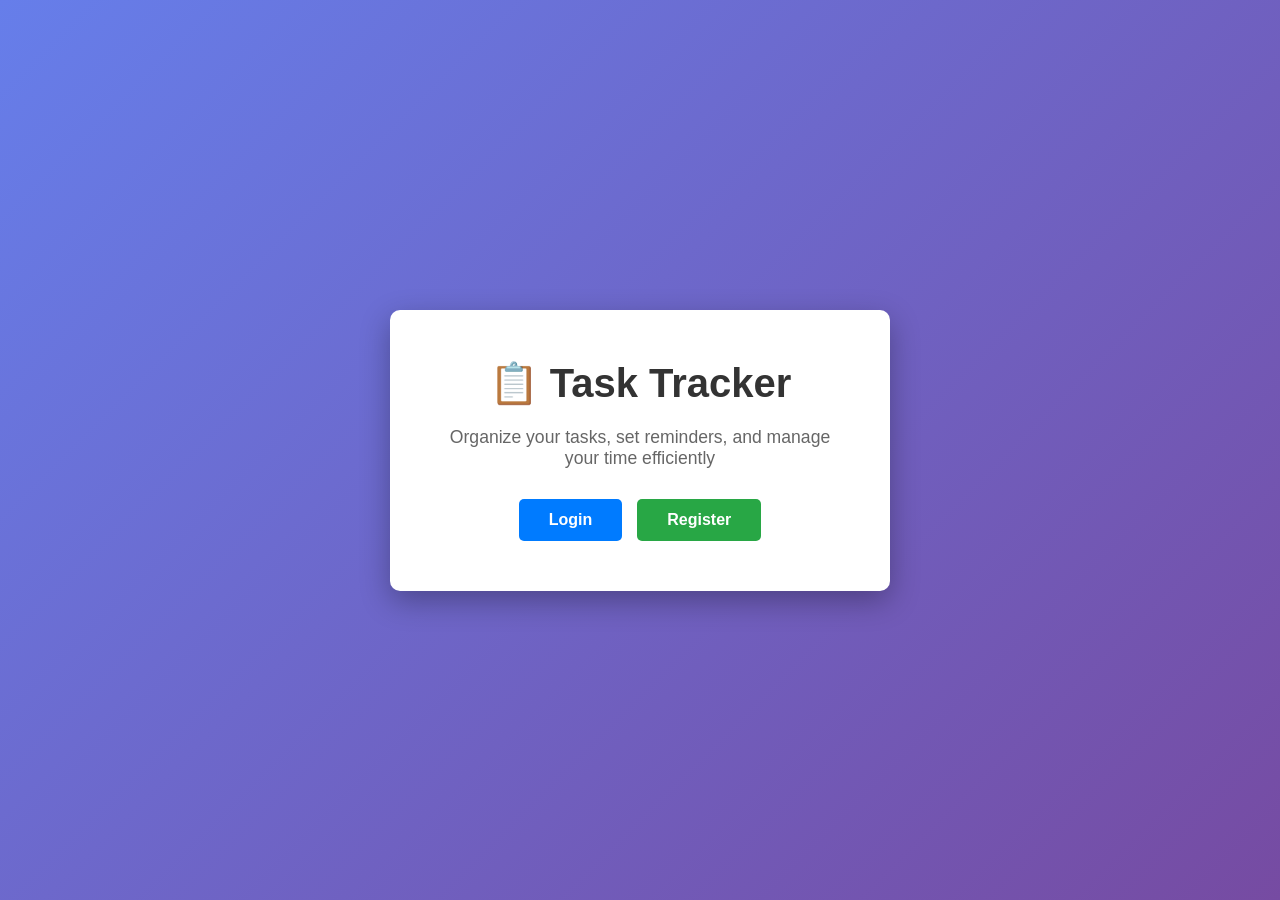
==== index.html @ 168e79b6 "Backend Code" ====
<!DOCTYPE html>
<html lang="en">
<head>
    <meta charset="UTF-8">
    <meta name="viewport" content="width=device-width, initial-scale=1.0">
    <title>Task Tracker - Welcome</title>
    <style>
        * { margin: 0; padding: 0; box-sizing: border-box; }
        body {
            font-family: 'Segoe UI', Tahoma, Geneva, Verdana, sans-serif;
            background: linear-gradient(135deg, #667eea 0%, #764ba2 100%);
            min-height: 100vh;
            display: flex;
            justify-content: center;
            align-items: center;
        }
        .container {
            text-align: center;
            background: white;
            padding: 50px;
            border-radius: 10px;
            box-shadow: 0 10px 30px rgba(0,0,0,0.3);
            max-width: 500px;
        }
        h1 {
            color: #333;
            margin-bottom: 20px;
            font-size: 2.5em;
        }
        p {
            color: #666;
            margin-bottom: 30px;
            font-size: 1.1em;
        }
        .buttons {
            display: flex;
            gap: 15px;
            justify-content: center;
        }
        a {
            padding: 12px 30px;
            border-radius: 5px;
            text-decoration: none;
            font-weight: bold;
            font-size: 1em;
            transition: all 0.3s ease;
        }
        .btn-login {
            background: #007bff;
            color: white;
        }
        .btn-login:hover {
            background: #0056b3;
            transform: translateY(-2px);
            box-shadow: 0 5px 15px rgba(0,123,255,0.4);
        }
        .btn-register {
            background: #28a745;
            color: white;
        }
        .btn-register:hover {
            background: #218838;
            transform: translateY(-2px);
            box-shadow: 0 5px 15px rgba(40,167,69,0.4);
        }
    </style>
</head>
<body>
<div class="container">
    <h1>📋 Task Tracker</h1>
    <p>Organize your tasks, set reminders, and manage your time efficiently</p>
    <div class="buttons">
        <a href="src/Authentication/login.php" class="btn-login">Login</a>
        <a href="src/Authentication/register.php" class="btn-register">Register</a>
    </div>
</div>
</body>
</html>
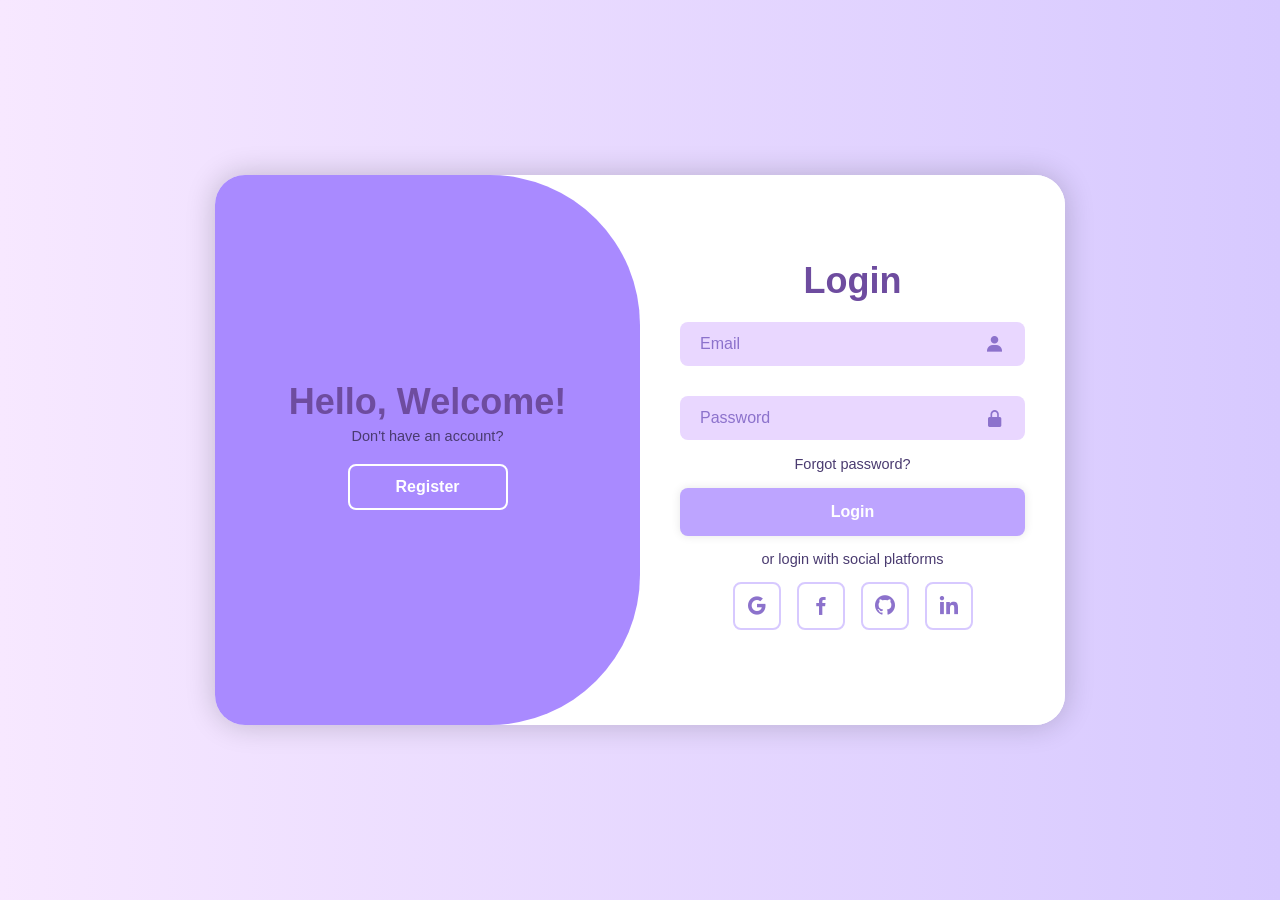
==== commit 03b0fc7c: "Ito na yung updated" ====
--- a/index.html
+++ b/index.html
@@ -1,78 +1,117 @@
 <!DOCTYPE html>
 <html lang="en">
+
 <head>
     <meta charset="UTF-8">
+    <meta http-equiv="X-UA-Compatible" content="IE=edge">
     <meta name="viewport" content="width=device-width, initial-scale=1.0">
-    <title>Task Tracker - Welcome</title>
-    <style>
-        * { margin: 0; padding: 0; box-sizing: border-box; }
-        body {
-            font-family: 'Segoe UI', Tahoma, Geneva, Verdana, sans-serif;
-            background: linear-gradient(135deg, #667eea 0%, #764ba2 100%);
-            min-height: 100vh;
-            display: flex;
-            justify-content: center;
-            align-items: center;
+    <title>DebugMyDay — Login / Registration</title>
+    <link href='https://unpkg.com/boxicons@2.1.4/css/boxicons.min.css' rel='stylesheet'>
+    <link rel="stylesheet" href="style.css">
+</head>
+
+<body>
+
+    <div class="container">
+        <div class="form-box login">
+            <form id="loginForm" action="src/Authentication/login.php" method="POST">
+                <h1>Login</h1>
+                <div class="input-box">
+                    <input id="login-email" name="email" type="email" placeholder="Email" required>
+                    <i class='bx bxs-user'></i>
+                </div>
+                <div class="input-box">
+                    <input id="login-password" name="password" type="password" placeholder="Password" required>
+                    <i class='bx bxs-lock-alt'></i>
+                </div>
+                <div class="forgot-link">
+                    <a href="#">Forgot password?</a>
+                </div>
+                <button id="loginBtn" type="submit" class="btn">Login</button>
+                <p class="form-note">or login with social platforms</p>
+                <div class="social-icons">
+                    <a href="https://accounts.google.com/" target="_blank">
+                        <i class='bx bxl-google'></i>
+                    </a>
+                    <a href="https://www.facebook.com/login.php" target="_blank">
+                        <i class='bx bxl-facebook'></i>
+                    </a>
+                    <a href="https://github.com/login" target="_blank">
+                        <i class='bx bxl-github'></i>
+                    </a>
+                    <a href="https://www.linkedin.com/login" target="_blank">
+                        <i class='bx bxl-linkedin'></i>
+                    </a>
+                </div>
+            </form>
+        </div>
+
+        <div class="form-box register">
+            <form id="registerForm" action="src/Authentication/register.php" method="POST">
+                <h1>Registration</h1>
+                <div class="input-box">
+                    <input id="reg-name" name="name" type="text" placeholder="Username" required>
+                    <i class='bx bxs-user'></i>
+                </div>
+                <div class="input-box">
+                    <input id="reg-email" name="email" type="email" placeholder="Email" required>
+                    <i class='bx bxs-envelope'></i>
+                </div>
+                <div class="input-box">
+                    <input id="reg-password" type="password" placeholder="Password" required>
+                    <i class='bx bxs-lock-alt'></i>
+                </div>
+                <button id="regBtn" type="submit" class="btn">Register</button>
+                <p class="form-note">or register with social platforms</p>
+                <div class="social-icons">
+                    <a href="https://accounts.google.com/" target="_blank">
+                        <i class='bx bxl-google'></i>
+                    </a>
+                    <a href="https://www.facebook.com/login.php" target="_blank">
+                        <i class='bx bxl-facebook'></i>
+                    </a>
+                    <a href="https://github.com/login" target="_blank">
+                        <i class='bx bxl-github'></i>
+                    </a>
+                    <a href="https://www.linkedin.com/login" target="_blank">
+                        <i class='bx bxl-linkedin'></i>
+                    </a>
+                </div>
+            </form>
+        </div>
+
+        <div class="toggle-box">
+            <div class="toggle-panel toggle-left">
+                <h1>Hello, Welcome!</h1>
+                <p>Don't have an account?</p>
+                <button class="btn register-btn">Register</button>
+            </div>
+            <div class="toggle-panel toggle-right">
+                <h1>Welcome Back!</h1>
+                <p>Already have an account?</p>
+                <button class="btn login-btn">Login</button>
+            </div>
+        </div>
+    </div>
+
+    <script src="script.js"></script>
+    <script>
+        // Display error message if present in URL
+        const urlParams = new URLSearchParams(window.location.search);
+        const error = urlParams.get('error');
+        if (error) {
+            const loginForm = document.getElementById('loginForm');
+            const errorDiv = document.createElement('p');
+            errorDiv.style.color = 'red';
+            errorDiv.style.marginBottom = '10px';
+            errorDiv.style.textAlign = 'center';
+            errorDiv.textContent = error;
+            loginForm.insertBefore(errorDiv, loginForm.firstChild.nextSibling);
+
+            // Remove error from URL without reloading
+            window.history.replaceState({}, document.title, window.location.pathname);
         }
-        .container {
-            text-align: center;
-            background: white;
-            padding: 50px;
-            border-radius: 10px;
-            box-shadow: 0 10px 30px rgba(0,0,0,0.3);
-            max-width: 500px;
-        }
-        h1 {
-            color: #333;
-            margin-bottom: 20px;
-            font-size: 2.5em;
-        }
-        p {
-            color: #666;
-            margin-bottom: 30px;
-            font-size: 1.1em;
-        }
-        .buttons {
-            display: flex;
-            gap: 15px;
-            justify-content: center;
-        }
-        a {
-            padding: 12px 30px;
-            border-radius: 5px;
-            text-decoration: none;
-            font-weight: bold;
-            font-size: 1em;
-            transition: all 0.3s ease;
-        }
-        .btn-login {
-            background: #007bff;
-            color: white;
-        }
-        .btn-login:hover {
-            background: #0056b3;
-            transform: translateY(-2px);
-            box-shadow: 0 5px 15px rgba(0,123,255,0.4);
-        }
-        .btn-register {
-            background: #28a745;
-            color: white;
-        }
-        .btn-register:hover {
-            background: #218838;
-            transform: translateY(-2px);
-            box-shadow: 0 5px 15px rgba(40,167,69,0.4);
-        }
-    </style>
-</head>
-<body>
-<div class="container">
-    <h1>📋 Task Tracker</h1>
-    <p>Organize your tasks, set reminders, and manage your time efficiently</p>
-    <div class="buttons">
-        <a href="src/Authentication/login.php" class="btn-login">Login</a>
-        <a href="src/Authentication/register.php" class="btn-register">Register</a>
-    </div>
-</div>
+    </script>
 </body>
-</html>
+
+</html>
--- a/style.css
+++ b/style.css
@@ -0,0 +1,323 @@
+/* 🌸 Pastel Purple Palette */
+:root {
+    --pp-lightest: #f7e8ff; 
+    --pp-lighter:  #e9d7ff;
+    --pp-light:    #d7c9ff;
+    --pp-main:     #bda4ff;
+    --pp-medium:   #a98aff;
+    --pp-dark:     #8c72cc;
+    --pp-darker:   #6e4c9f;
+    --pp-text:     #4a3b70;
+    --pp-white:    #ffffff;
+}
+
+/* ORIGINAL CODE BELOW — UNCHANGED */
+@import url('https://fonts.googleapis.com/css2?family=Poppins:wght@300;400;500;600;700;800;900&display=swap');
+
+* {
+    margin: 0;
+    padding: 0;
+    box-sizing: border-box;
+    font-family: 'Poppins', sans-serif;
+}
+
+body {
+    display: flex;
+    justify-content: center;
+    align-items: center;
+    min-height: 100vh;
+    background: linear-gradient(90deg, var(--pp-lightest), var(--pp-light));
+}
+
+.container {
+    position: relative;
+    width: 850px;
+    height: 550px;
+    background: var(--pp-white);
+    border-radius: 30px;
+    box-shadow: 0 0 30px rgba(0, 0, 0, .2);
+    margin: 20px;
+    overflow: hidden;
+}
+
+.form-box {
+    position: absolute;
+    right: 0;
+    width: 50%;
+    height: 100%;
+    background: var(--pp-white);
+    display: flex;
+    align-items: center;
+    color: var(--pp-text);
+    text-align: center;
+    padding: 40px;
+    z-index: 1;
+    transition: .6s ease-in-out 1.2s, visibility 0s 1s;
+}
+
+.container.active .form-box {
+    right: 50%;
+}
+
+.form-box.register {
+    visibility: hidden;
+}
+
+.container.active .form-box.register {
+    visibility: visible;
+}
+
+form {
+    width: 100%;
+}
+
+.container h1 {
+    font-size: 36px;
+    margin: -10px 0;
+    color: var(--pp-darker);
+}
+
+.input-box {
+    position: relative;
+    margin: 30px 0;
+}
+
+.input-box input {
+    width: 100%;
+    padding: 13px 50px 13px 20px;
+    background: var(--pp-lighter);
+    border-radius: 8px;
+    border: none;
+    outline: none;
+    font-size: 16px;
+    color: var(--pp-text);
+    font-weight: 500;
+}
+
+.input-box input::placeholder {
+    color: var(--pp-dark);
+    font-weight: 400;
+}
+
+.input-box i {
+    position: absolute;
+    right: 20px;
+    top: 50%;
+    transform: translateY(-50%);
+    font-size: 20px;
+    color: var(--pp-dark);
+}
+
+.input-box input:hover {
+    background: var(--pp-light);
+}
+
+.input-box input:focus {
+    background: var(--pp-light);
+    box-shadow: 0 0 8px var(--pp-main);
+}
+
+.forgot-link {
+    margin: -15px 0 15px;
+}
+
+.forgot-link a {
+    font-size: 14.5px;
+    color: var(--pp-text);
+    text-decoration: none;
+}
+
+.btn {
+    width: 100%;
+    height: 48px;
+    background: var(--pp-main);
+    border-radius: 8px;
+    box-shadow: 0 0 10px rgba(0, 0, 0, .1);
+    border: none;
+    cursor: pointer;
+    font-size: 16px;
+    color: var(--pp-white);
+    font-weight: 600;
+}
+
+.btn:hover {
+    background: var(--pp-medium);
+    transform: translateY(-2px);
+    box-shadow: 0 4px 12px rgba(0, 0, 0, .15);
+    transition: .3s ease;
+}
+
+.container p {
+    font-size: 14.5px;
+    margin: 15px 0;
+    color: var(--pp-text);
+}
+
+.social-icons {
+    display: flex;
+    justify-content: center;
+}
+
+.social-icons a {
+    display: inline-flex;
+    padding: 10px;
+    border: 2px solid var(--pp-light);
+    border-radius: 8px;
+    font-size: 24px;
+    color: var(--pp-dark);
+    text-decoration: none;
+    margin: 0 8px;
+}
+.social-icons a:hover {
+    border-color: var(--pp-medium);
+    color: var(--pp-darker);
+    transform: scale(1.1);
+    transition: .3s ease;
+}
+
+.toggle-box {
+    position: absolute;
+    width: 100%;
+    height: 100%;
+}
+
+.toggle-box::before {
+    content: '';
+    position: absolute;
+    left: -250%;
+    width: 300%;
+    height: 100%;
+    background: var(--pp-medium);
+    border-radius: 150px;
+    z-index: 2;
+    transition: 1.0s ease-in-out;
+}
+
+.container.active .toggle-box::before {
+    left: 50%;
+}
+
+.toggle-panel {
+    position: absolute;
+    width: 50%;
+    height: 100%;
+    color: var(--pp-white);
+    display: flex;
+    flex-direction: column;
+    justify-content: center;
+    align-items: center;
+    z-index: 2;
+    transition: .6s ease-in-out;
+}
+
+.toggle-panel.toggle-left {
+    left: 0;
+    transition-delay: 0.5s;
+}
+
+.toggle-panel .btn:hover {
+    background: var(--pp-white);
+    color: var(--pp-medium);
+    border-color: var(--pp-white);
+    transform: translateY(-2px);
+    transform: scale(1.03);
+    transition: .4s ease;
+}
+
+.container.active .toggle-panel.toggle-left {
+    left: -50%;
+    transition-delay: .6s;
+}
+
+.toggle-panel.toggle-right {
+    right: -50%;
+    transition-delay: .6s;
+}
+
+.container.active .toggle-panel.toggle-right {
+    right: 0;
+    transition-delay: 0.5s;
+}
+
+.toggle-panel p {
+    margin-bottom: 20px;
+}
+
+.toggle-panel .btn {
+    width: 160px;
+    height: 46px;
+    background: transparent;
+    border: 2px solid var(--pp-white);
+    box-shadow: none;
+}
+
+@media screen and (max-width: 650px) {
+    .container {
+        height: calc(100vh - 40px);
+    }
+
+    .form-box {
+        bottom: 0;
+        width: 100%;
+        height: 70%;
+    }
+
+    .container.active .form-box {
+        right: 0;
+        bottom: 30%;
+    }
+
+    .input-box {
+        margin: 20px 0;
+    }
+
+    .forgot-link {
+        margin: -5px 0 15px;
+    }
+
+    .toggle-box::before {
+        left: 0;
+        top: -270%;
+        width: 100%;
+        height: 300%;
+        border-radius: 20vw;
+    }
+
+    .container.active .toggle-box::before {
+        left: 0;
+        top: 70%;
+    }
+
+    .toggle-panel {
+        width: 100%;
+        height: 30%;
+    }
+
+    .toggle-panel.toggle-left {
+        top: 0;
+    }
+
+    .container.active .toggle-panel.toggle-left {
+        left: 0;
+        top: -30%;
+    }
+
+    .toggle-panel.toggle-right {
+        right: 0;
+        bottom: -30%;
+    }
+
+    .container.active .toggle-panel.toggle-right {
+        bottom: 0;
+    }
+}
+
+@media screen and (max-width: 400px) {
+    .form-box {
+        padding: 20px;
+    }
+
+    .toggle-panel  {
+        font-size: 30px;
+    }
+}
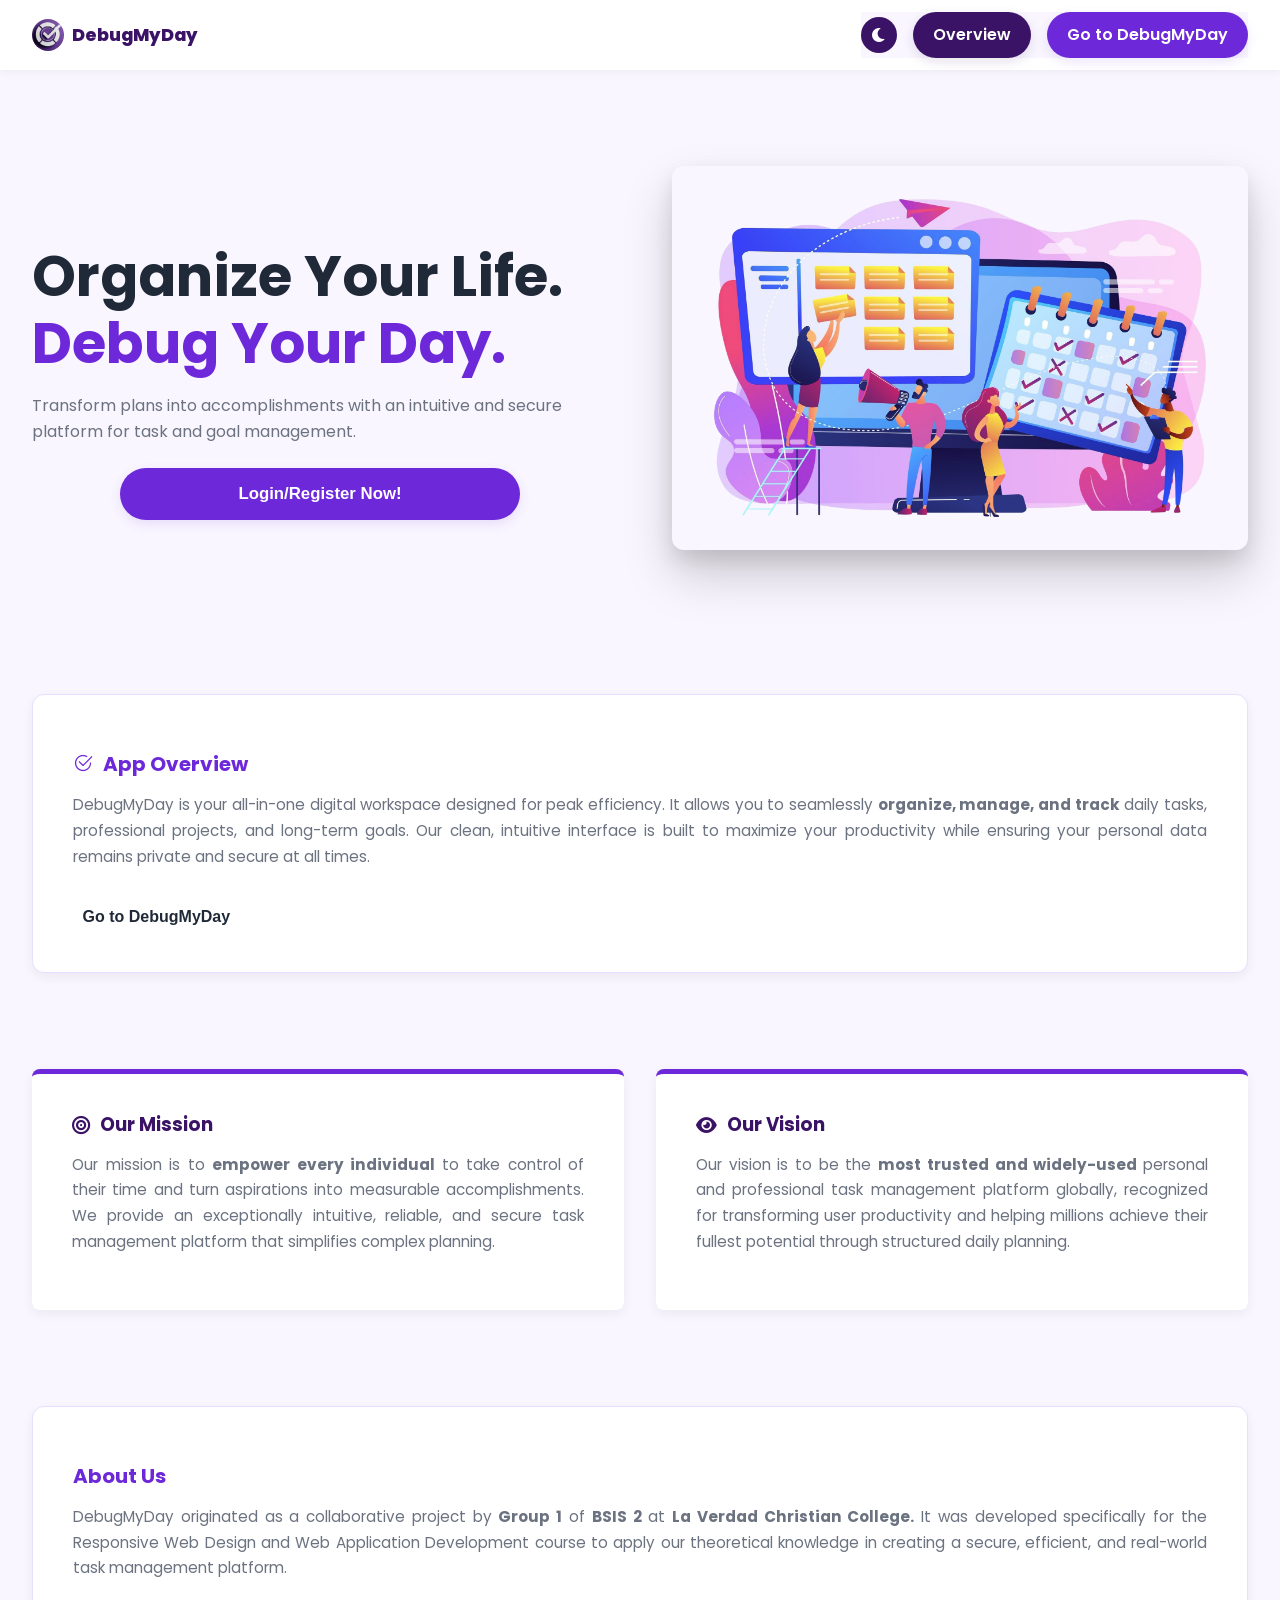
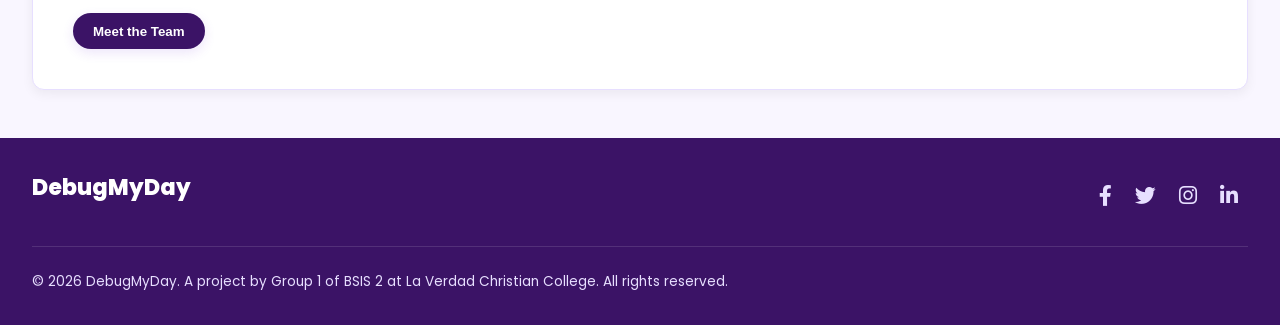
==== commit cdda88e8: "Loobin matapos" ====
--- a/index.html
+++ b/index.html
@@ -1,117 +1,128 @@
 <!DOCTYPE html>
 <html lang="en">
+<head>
+    <meta charset="UTF-8" />
+    <meta name="viewport" content="width=device-width, initial-scale=1.0"/>
+    <title>DebugMyDay - Task & Goal Management</title>
 
-<head>
-    <meta charset="UTF-8">
-    <meta http-equiv="X-UA-Compatible" content="IE=edge">
-    <meta name="viewport" content="width=device-width, initial-scale=1.0">
-    <title>DebugMyDay — Login / Registration</title>
-    <link href='https://unpkg.com/boxicons@2.1.4/css/boxicons.min.css' rel='stylesheet'>
-    <link rel="stylesheet" href="style.css">
+    <link href="https://fonts.googleapis.com/css2?family=Poppins:wght@300;400;500;600;700;800&display=swap" rel="stylesheet">
+    <link rel="stylesheet" href="https://cdnjs.cloudflare.com/ajax/libs/font-awesome/6.0.0-beta3/css/all.min.css">
+    <link rel="stylesheet" href="https://cdn.jsdelivr.net/npm/bootstrap-icons@1.11.3/font/bootstrap-icons.min.css">
+    
+    <link rel="stylesheet" href="hero.css">
 </head>
+<body id="top" data-theme="light">
+    <header>
+        <div class="container navbar">
+                <div class="logo">
+                    <img src="logo-dmd.jpg" alt="DebugMyDay logo" class="logo-img" />
+                    <span class="logo-text">DebugMyDay</span>
+                </div>
+           
 
-<body>
+            <button class="mobile-nav-toggle" aria-controls="mobile-menu" aria-expanded="false" aria-label="Toggle navigation">
+                <i class="fas fa-bars"></i>
+            </button>
 
-    <div class="container">
-        <div class="form-box login">
-            <form id="loginForm" action="src/Authentication/login.php" method="POST">
-                <h1>Login</h1>
-                <div class="input-box">
-                    <input id="login-email" name="email" type="email" placeholder="Email" required>
-                    <i class='bx bxs-user'></i>
+            <nav id="mobile-menu" class="nav-actions" role="navigation">
+                
+                <button id="dark-mode-toggle" class="nav-dark-mode-toggle" aria-label="Toggle dark mode">
+                    <i class="fas fa-moon"></i> <span class="desktop-hidden">Dark Mode</span>
+                </button>
+
+                <a id="scroll-to-overview-btn" href="#overview" class="btn btn-secondary btn-nav">Overview</a>
+                
+                <a id="cta-go-to-app-mobile" href="#" class="btn btn-nav">Go to DebugMyDay</a>
+            </nav>
+        </div>
+    </header>
+
+    <main>
+        <section class="hero-section">
+            <div class="container">
+                <div class="hero-content-wrapper">
+                    <div class="hero-text">
+                        <h1>
+                            Organize Your Life. <span class="hero-accent">Debug Your Day.</span>
+                        </h1>
+                        <p class="subtitle">
+                            Transform plans into accomplishments with an intuitive and secure platform for task and goal management.
+                        </p>
+                        <div class="cta-group">
+                            <button id="cta-free-trial" class="btn btn-large">Login/Register Now!</button>
+                        </div>
+                    </div>
+                    <div class="hero-visual">
+                        <img class="image"
+                             src="hero-pic.png" 
+                             alt="DebugMyDay application interface sample" />
+                    </div>
                 </div>
-                <div class="input-box">
-                    <input id="login-password" name="password" type="password" placeholder="Password" required>
-                    <i class='bx bxs-lock-alt'></i>
+            </div>
+        </section>
+        <section id="overview" class="content-section">
+            <div class="container">
+                <div class="section-box">
+                    <h2><i class="bi bi-check2-circle"></i> App Overview</h2>
+                    <p class="content-paragraph">
+                        DebugMyDay is your all-in-one digital workspace designed for peak efficiency. It allows you to seamlessly <b>organize, manage, and track</b> daily tasks, professional projects, and long-term goals. Our clean, intuitive interface is built to maximize your productivity while ensuring your personal data remains private and secure at all times.
+                    </p>
+                    <div class="cta-section-box">
+                        <button id="cta-overview-app" class="btn btn-nav">Go to DebugMyDay</button>
+                    </div>
                 </div>
-                <div class="forgot-link">
-                    <a href="#">Forgot password?</a>
+            </div>
+        </section>
+        <section id="mission-vision" class="content-section">
+            <div class="container card-grid">
+                <article class="card">
+                    <h2><i class="fas fa-bullseye"></i> Our Mission</h2>
+                    <p class="content-paragraph">
+                        Our mission is to <b> empower every individual </b> to take control of their time and turn aspirations into measurable accomplishments. We provide an exceptionally intuitive, reliable, and secure task management platform that simplifies complex planning.
+                    </p>
+                </article>
+
+                <article class="card">
+                    <h2><i class="fas fa-eye"></i> Our Vision</h2>
+                    <p class="content-paragraph">
+                        Our vision is to be the <b>most trusted and widely-used </b>personal and professional task management platform globally, recognized for transforming user productivity and helping millions achieve their fullest potential through structured daily planning.
+                    </p>
+                </article>
+            </div>
+        </section>
+        <section id="about" class="content-section">
+            <div class="container">
+                <div class="section-box about-box">
+                    <h2>About Us</h2>
+                    <p class="content-paragraph">
+                       DebugMyDay originated as a collaborative project by <b>Group 1</b> of <b>BSIS 2</b> at <b>La Verdad Christian College.</b>  It was developed specifically for the Responsive Web Design and Web Application Development course to apply our theoretical knowledge in creating a secure, efficient, and real-world task management platform.
+                    </p>
+                    <div class="cta-about">
+                        <button id="cta-meet-team" class="btn btn-secondary">Meet the Team</button>
+                    </div>
                 </div>
-                <button id="loginBtn" type="submit" class="btn">Login</button>
-                <p class="form-note">or login with social platforms</p>
-                <div class="social-icons">
-                    <a href="https://accounts.google.com/" target="_blank">
-                        <i class='bx bxl-google'></i>
-                    </a>
-                    <a href="https://www.facebook.com/login.php" target="_blank">
-                        <i class='bx bxl-facebook'></i>
-                    </a>
-                    <a href="https://github.com/login" target="_blank">
-                        <i class='bx bxl-github'></i>
-                    </a>
-                    <a href="https://www.linkedin.com/login" target="_blank">
-                        <i class='bx bxl-linkedin'></i>
-                    </a>
+            </div>
+        </section>
+        </main>
+
+    <footer>
+        <div class="container">
+            <div class="footer-content">
+                <div class="footer-logo">DebugMyDay</div>
+                <div class="social-links" aria-label="Social media links">
+                    <a href="#" aria-label="Facebook"><i class="fab fa-facebook-f"></i></a>
+                    <a href="#" aria-label="Twitter"><i class="fab fa-twitter"></i></a>
+                    <a href="#" aria-label="Instagram"><i class="fab fa-instagram"></i></a>
+                    <a href="#" aria-label="LinkedIn"><i class="fab fa-linkedin-in"></i></a>
                 </div>
-            </form>
-        </div>
+            </div>
 
-        <div class="form-box register">
-            <form id="registerForm" action="src/Authentication/register.php" method="POST">
-                <h1>Registration</h1>
-                <div class="input-box">
-                    <input id="reg-name" name="name" type="text" placeholder="Username" required>
-                    <i class='bx bxs-user'></i>
-                </div>
-                <div class="input-box">
-                    <input id="reg-email" name="email" type="email" placeholder="Email" required>
-                    <i class='bx bxs-envelope'></i>
-                </div>
-                <div class="input-box">
-                    <input id="reg-password" type="password" placeholder="Password" required>
-                    <i class='bx bxs-lock-alt'></i>
-                </div>
-                <button id="regBtn" type="submit" class="btn">Register</button>
-                <p class="form-note">or register with social platforms</p>
-                <div class="social-icons">
-                    <a href="https://accounts.google.com/" target="_blank">
-                        <i class='bx bxl-google'></i>
-                    </a>
-                    <a href="https://www.facebook.com/login.php" target="_blank">
-                        <i class='bx bxl-facebook'></i>
-                    </a>
-                    <a href="https://github.com/login" target="_blank">
-                        <i class='bx bxl-github'></i>
-                    </a>
-                    <a href="https://www.linkedin.com/login" target="_blank">
-                        <i class='bx bxl-linkedin'></i>
-                    </a>
-                </div>
-            </form>
-        </div>
-
-        <div class="toggle-box">
-            <div class="toggle-panel toggle-left">
-                <h1>Hello, Welcome!</h1>
-                <p>Don't have an account?</p>
-                <button class="btn register-btn">Register</button>
-            </div>
-            <div class="toggle-panel toggle-right">
-                <h1>Welcome Back!</h1>
-                <p>Already have an account?</p>
-                <button class="btn login-btn">Login</button>
+            <div class="copyright">
+                &copy; <span id="current-year"></span> DebugMyDay. A project by Group 1 of BSIS 2 at La Verdad Christian College. All rights reserved.
             </div>
         </div>
-    </div>
+    </footer>
 
-    <script src="script.js"></script>
-    <script>
-        // Display error message if present in URL
-        const urlParams = new URLSearchParams(window.location.search);
-        const error = urlParams.get('error');
-        if (error) {
-            const loginForm = document.getElementById('loginForm');
-            const errorDiv = document.createElement('p');
-            errorDiv.style.color = 'red';
-            errorDiv.style.marginBottom = '10px';
-            errorDiv.style.textAlign = 'center';
-            errorDiv.textContent = error;
-            loginForm.insertBefore(errorDiv, loginForm.firstChild.nextSibling);
-
-            // Remove error from URL without reloading
-            window.history.replaceState({}, document.title, window.location.pathname);
-        }
-    </script>
+    <script src="hero.js"></script>
 </body>
-
 </html>
--- a/hero.css
+++ b/hero.css
@@ -0,0 +1,537 @@
+:root {
+    --color-primary: #6d28d9;
+    --color-secondary: #3b1366;
+    --color-accent: #f1e9fa;
+    --color-background-light: #f9f6ff;
+    --color-background-tint: #e7dfff;
+    --color-text-dark: #1f2937;
+    --color-text-gray: #6b7280;
+    --max-width: 1280px;
+    --card-shadow: 0 4px 12px rgba(0,0,0,0.06);
+}
+
+body[data-theme="dark"] {
+    --color-primary: #a78bfa;
+    --color-secondary: #c4b5fd;
+    --color-accent: #374151;
+    --color-background-light: #1f2937;
+    --color-background-tint: #374151;
+    --color-text-dark: #f3f4f6;
+    --color-text-gray: #d1d5db;
+    --card-shadow: 0 4px 12px rgba(0,0,0,0.4);
+    background-color: var(--color-background-light); 
+    color: var(--color-text-dark);
+}
+
+/* Dark Mode Component Styles */
+body[data-theme="dark"] .section-box,
+body[data-theme="dark"] .card,
+body[data-theme="dark"] .modal-content {
+    background: var(--color-background-tint);
+    border: 1px solid var(--color-background-light);
+}
+body[data-theme="dark"] header {
+    background: #111827;
+    box-shadow: 0 2px 8px rgba(0,0,0,0.5);
+}
+
+body[data-theme="dark"] .navbar .nav-link {
+    background-color: transparent; 
+    color: var(--color-text-dark);
+}
+
+body[data-theme="dark"] .nav-link:hover {
+    background: var(--color-accent);
+}
+body[data-theme="dark"] footer {
+    background: #111827;
+}
+body[data-theme="dark"] .btn,
+body[data-theme="dark"] .nav-dark-mode-toggle {
+    color: var(--color-text-dark);
+}
+body[data-theme="dark"] .nav-dark-mode-toggle {
+    background: var(--color-background-light);
+}
+
+/* Mobile Menu Link Visibility */
+body[data-theme="dark"] .nav-actions .nav-link {
+    background-color: transparent; 
+    color: #1f2937;
+}
+
+/* Mobile Menu Toggle Contrast */
+body[data-theme="dark"] .nav-actions .nav-dark-mode-toggle {
+    background-color: var(--color-secondary);
+    color: #fff;
+}
+
+/* Mobile Nav Toggle button color in Dark Mode Header */
+body[data-theme="dark"] .mobile-nav-toggle {
+    color: var(--color-text-dark);
+}
+
+
+/* Base Styles */
+* { box-sizing: border-box; }
+body {
+    font-family: 'Poppins', sans-serif;
+    color: var(--color-text-dark);
+    background-color: var(--color-background-light);
+    margin: 0;
+    line-height: 1.6;
+    -webkit-font-smoothing: antialiased;
+    scroll-behavior: smooth; 
+    overflow-x: hidden; 
+}
+body.no-scroll {
+    overflow: hidden;
+}
+
+.container {
+    max-width: var(--max-width);
+    margin: 0 auto;
+    padding: 0 1.25rem;
+}
+.content-paragraph { 
+    font-size: 0.95rem; 
+    color: var(--color-text-gray); 
+    line-height: 1.7; 
+    text-align: justify; 
+}
+h1, h2, h3 { line-height: 1.2; font-weight: 700; }
+.desktop-hidden { display: block; }
+
+/* --- Header & Nav --- */
+header {
+    background: #fff;
+    position: sticky;
+    padding: 0.75rem 0;
+    top: 0;
+    z-index: 1000;
+    box-shadow: 0 2px 8px rgba(0,0,0,0.05);
+}
+.navbar {
+    display: flex;
+    justify-content: space-between;
+    align-items: center;
+}
+.logo {
+    display: flex;
+    align-items: center;
+    gap: 0.5rem;
+}
+.logo-img {
+    width: 32px;
+    height: 32px;
+    border-radius: 50%;
+    object-fit: cover;
+}
+.logo-text {
+    font-size: 1.1rem;
+    font-weight: 800;
+    color: var(--color-secondary);
+    text-decoration: none;
+}
+
+/* --- Mobile Navigation --- */
+.nav-actions {
+    position: fixed;
+    top: 0;
+    right: 0;
+    bottom: 0;
+    width: 70%;
+    max-width: 300px;
+    padding: 6rem 1.5rem 1.5rem;
+    box-shadow: -4px 0 10px rgba(0,0,0,0.1);
+    transform: translateX(100%); 
+    transition: transform 0.3s ease-out;
+    display: flex;
+    flex-direction: column;
+    gap: 1.5rem;
+    z-index: 999;
+    background-color: var(--color-background-light);
+}
+.nav-actions.is-open {
+    transform: translateX(0);
+}
+
+.mobile-nav-toggle {
+    background: transparent;
+    border: none;
+    color: var(--color-secondary);
+    font-size: 1.5rem;
+    cursor: pointer;
+    padding: 0.5rem;
+    display: block; 
+    z-index: 1001;
+}
+
+/* --- Dark Mode Toggle inside Mobile Menu --- */
+.nav-dark-mode-toggle {
+    font-weight: 600;
+    display: flex;
+    align-items: center;
+    justify-content: center;
+    gap: 0.75rem;
+    padding: 0.65rem 1.25rem;
+    border: none;
+    border-radius: 9999px;
+    background-color: var(--color-secondary); 
+    color: white;
+    cursor: pointer;
+    transition: background 0.2s;
+}
+.nav-dark-mode-toggle i {
+    font-size: 1rem;
+}
+
+/* --- Buttons --- */
+.btn {
+    padding: 0.65rem 1.25rem;
+    font-weight: 600;
+    background-color: var(--color-primary);
+    border: none;
+    color: white;
+    border-radius: 9999px;
+    cursor: pointer;
+    transition: transform .18s ease, box-shadow .18s ease;
+    box-shadow: 0 4px 12px rgba(109,40,217,0.12);
+    text-decoration: none; 
+    text-align: center;
+}
+.btn:hover { 
+    transform: translateY(-1px); 
+    box-shadow: 0 6px 14px rgba(109,40,217,0.2); 
+}
+.btn-large { 
+    padding: 1rem 2.25rem; 
+    font-size: 1.05rem; 
+    font-weight: 700; 
+    width: 100%; 
+    max-width: 300px;
+}
+.btn-secondary { 
+    background-color: var(--color-secondary); 
+}
+.btn-secondary:hover { 
+    box-shadow: 0 6px 14px rgba(59,19,102,0.2); 
+}
+
+.btn-nav {
+    display: block;
+    width: 100%;
+    margin-top: 0; 
+    padding: 0.8rem 1.25rem;
+    font-size: 1rem;
+    font-weight: 700;
+}
+
+/* --- Hero Section (Mobile) --- */
+.hero-section {
+    padding: 3rem 0;
+}
+.hero-content-wrapper {
+    display: flex;
+    flex-direction: column;
+    align-items: center;
+    gap: 2rem;
+    text-align: center;
+}
+.hero-section h1 {
+    font-size: clamp(2rem, 8vw, 3.5rem);
+    margin-bottom: 0.75rem;
+}
+.hero-accent { 
+    color: var(--color-primary); 
+}
+.hero-section .subtitle {
+    font-size: 1rem;
+    color: var(--color-text-gray);
+    margin-bottom: 1.5rem;
+}
+.cta-group { 
+    display: flex; 
+    justify-content: center;
+    width: 100%;
+}
+.hero-visual {
+    width: 100%;
+    max-width: 400px; 
+}
+.image {
+    width: 100%;
+    height: auto;
+    display: block;
+    border-radius: 8px;
+    box-shadow: 0 10px 20px rgba(0,0,0,0.1); 
+    border: none; 
+    object-fit: contain;
+}
+
+/* --- Content Sections (Mobile) --- */
+.content-section { 
+    padding: 2.5rem 0; 
+}
+.section-box {
+    background: #fff;
+    padding: 1.75rem;
+    border-radius: 12px;
+    box-shadow: var(--card-shadow);
+    border: 1px solid var(--color-background-tint);
+}
+.section-box h2 {
+    margin-bottom: 1rem;
+    font-size: 1.25rem;
+    color: var(--color-primary);
+    display: flex;
+    align-items: center;
+    gap: 0.6rem;
+}
+.card-grid { 
+    display: grid; 
+    gap: 1.5rem; 
+}
+.card {
+    padding: 1.5rem; 
+    border-radius: 8px; 
+    background: white;
+    box-shadow: var(--card-shadow); 
+    border-top: 5px solid var(--color-primary);
+    transition: transform .2s ease, box-shadow .2s ease;
+}
+.card:hover { 
+    transform: translateY(-2px); 
+    box-shadow: 0 8px 16px rgba(109,40,217,0.1); 
+}
+.card h2 { 
+    color: var(--color-secondary); 
+    font-size: 1.15rem; 
+    display:flex; 
+    align-items:center; 
+    gap:0.6rem; 
+    margin-top: 0;
+}
+.cta-about { 
+    margin-top: 2rem; 
+    text-align: center; 
+}
+
+.cta-section-box {
+    margin-top: 2rem; 
+    text-align: center; 
+}
+
+/* --- Footer --- */
+footer { 
+    background: var(--color-secondary); 
+    color: #fff; 
+    padding: 2rem 0; 
+}
+.footer-content { 
+    display:flex; 
+    flex-direction:column; 
+    align-items:center; 
+    text-align:center; 
+    border-bottom:1px solid rgba(255,255,255,0.12); 
+    padding-bottom:1.5rem; 
+    margin-bottom:1.5rem; 
+}
+.footer-logo { 
+    font-weight:800; 
+    font-size:1.4rem; 
+    margin-bottom:1rem; 
+}
+.social-links a { 
+    color: var(--color-background-tint); 
+    margin:0 0.6rem; 
+    font-size:1.3rem; 
+    transition: color .15s ease;
+}
+.social-links a:hover { 
+    color: #fff; 
+}
+.copyright { 
+    color: var(--color-background-tint); 
+    text-align: center;
+    font-size: 0.85rem;
+}
+
+/* --- Modal --- */
+.modal-overlay {
+    position: fixed; 
+    inset: 0;
+    background-color: rgba(0,0,0,0.6);
+    display:flex; 
+    justify-content:center; 
+    align-items:center; 
+    z-index:2000;
+}
+.modal-content {
+    background:#fff; 
+    padding:1.5rem; 
+    border-radius:12px; 
+    width: 90%; 
+    max-width:400px;
+    box-shadow:0 15px 40px rgba(0,0,0,0.3); 
+    text-align:center;
+    transform: translateY(0);
+}
+.modal-overlay[aria-hidden="true"] { display: none; }
+
+
+
+@media (min-width: 640px) {
+    .container { padding: 0 1.5rem; }
+    .hero-section { padding: 4rem 0; }
+    .card-grid { 
+        grid-template-columns: 1fr 1fr; 
+        gap: 2rem; 
+    }
+    .footer-content { 
+        flex-direction:row; 
+        justify-content:space-between; 
+        text-align:left; 
+    }
+    .copyright { text-align: left; }
+    .btn-large { max-width: 400px; }
+}
+
+
+@media (min-width: 992px) {
+    .container { padding: 0 2rem; }
+    .hero-section { padding: 6rem 0; }
+    .hero-content-wrapper { 
+        flex-direction: row; 
+        text-align:left; 
+        gap:4rem; 
+    }
+    .hero-text { flex:1; }
+    .hero-visual { flex:1; max-width:50%; }
+
+    /* Desktop Navigation */
+    .mobile-nav-toggle { 
+        display: none; 
+    }
+    .nav-actions {
+        position: static; 
+        transform: none; 
+        padding: 0;
+        width: auto;
+        max-width: none;
+        box-shadow: none;
+        flex-direction: row;
+        align-items: center;
+        gap: 1rem; 
+        z-index: auto;
+    }
+    
+  
+    .btn-nav {
+        display: inline-block; 
+        width: auto;
+        margin-top: 0;
+        padding: 0.4rem 0.6rem; 
+        font-weight: 600;
+        font-size: initial;
+        background-color: transparent;
+        color: var(--color-text-dark);
+        border-radius: 9999px;
+        box-shadow: none;
+        transition: background .2s ease; 
+    }
+    
+   
+    #cta-go-to-app-mobile { 
+        background-color: var(--color-primary);
+        color: white; 
+        padding: 0.65rem 1.25rem; 
+        border-radius: 9999px;
+        box-shadow: 0 4px 12px rgba(109,40,217,0.12);
+        transition: transform .18s ease, box-shadow .18s ease; 
+    }
+    
+   
+    #scroll-to-overview-btn {
+        background-color: var(--color-secondary);
+        color: white; 
+        padding: 0.65rem 1.25rem; 
+        border-radius: 9999px;
+        box-shadow: 0 4px 12px rgba(59,19,102,0.12); 
+        font-weight: 600;
+        transition: transform .18s ease, box-shadow .18s ease, background .18s ease;
+    }
+    #scroll-to-overview-btn:hover {
+        transform: translateY(-1px); 
+        box-shadow: 0 6px 14px rgba(59,19,102,0.2); 
+        background-color: var(--color-secondary); 
+    }
+    
+
+    .btn-nav:hover {
+        transform: none;
+        box-shadow: none;
+        background: var(--color-accent);
+    }
+    
+    
+    body[data-theme="dark"] #cta-go-to-app-mobile {
+        background-color: var(--color-primary);
+        color: #1f2937;
+    }
+    
+    body[data-theme="dark"] #scroll-to-overview-btn {
+        background-color: var(--color-secondary);
+        color: #1f2937;
+        box-shadow: 0 4px 12px rgba(59,19,102,0.2); 
+    }
+    
+    body[data-theme="dark"] #scroll-to-overview-btn:hover {
+        background-color: var(--color-secondary);
+        transform: translateY(-1px);
+    }
+    
+    
+    body[data-theme="dark"] .nav-dark-mode-toggle {
+        background: transparent !important;
+        color: var(--color-text-dark); 
+    }
+    
+   
+    body[data-theme="dark"] .btn-nav {
+        color: var(--color-text-dark);
+        background: transparent;
+    }
+
+
+    .nav-link {
+        border-bottom: none; 
+        padding: 0.4rem 0.6rem; 
+    }
+    .nav-dark-mode-toggle {
+        order: -1;
+        width: 36px;
+        height: 36px;
+        padding: 0;
+        border-radius: 50%;
+    }
+    .desktop-hidden { 
+        display: none;
+    }
+    .nav-dark-mode-toggle i {
+        font-size: 1rem;
+    }
+    
+    /* Hero Image */
+    .image { 
+        max-height: 500px; 
+        box-shadow: 0 25px 50px rgba(0,0,0,0.18), 0 10px 20px rgba(0,0,0,0.1);
+        border-radius: 12px;
+    } 
+
+    .section-box, .card { padding: 2.5rem; }
+    .content-section { padding: 3rem 0; }
+    .about-box { text-align: left; }
+    .cta-about { text-align: left; }
+    .cta-section-box { text-align: left; }
+}
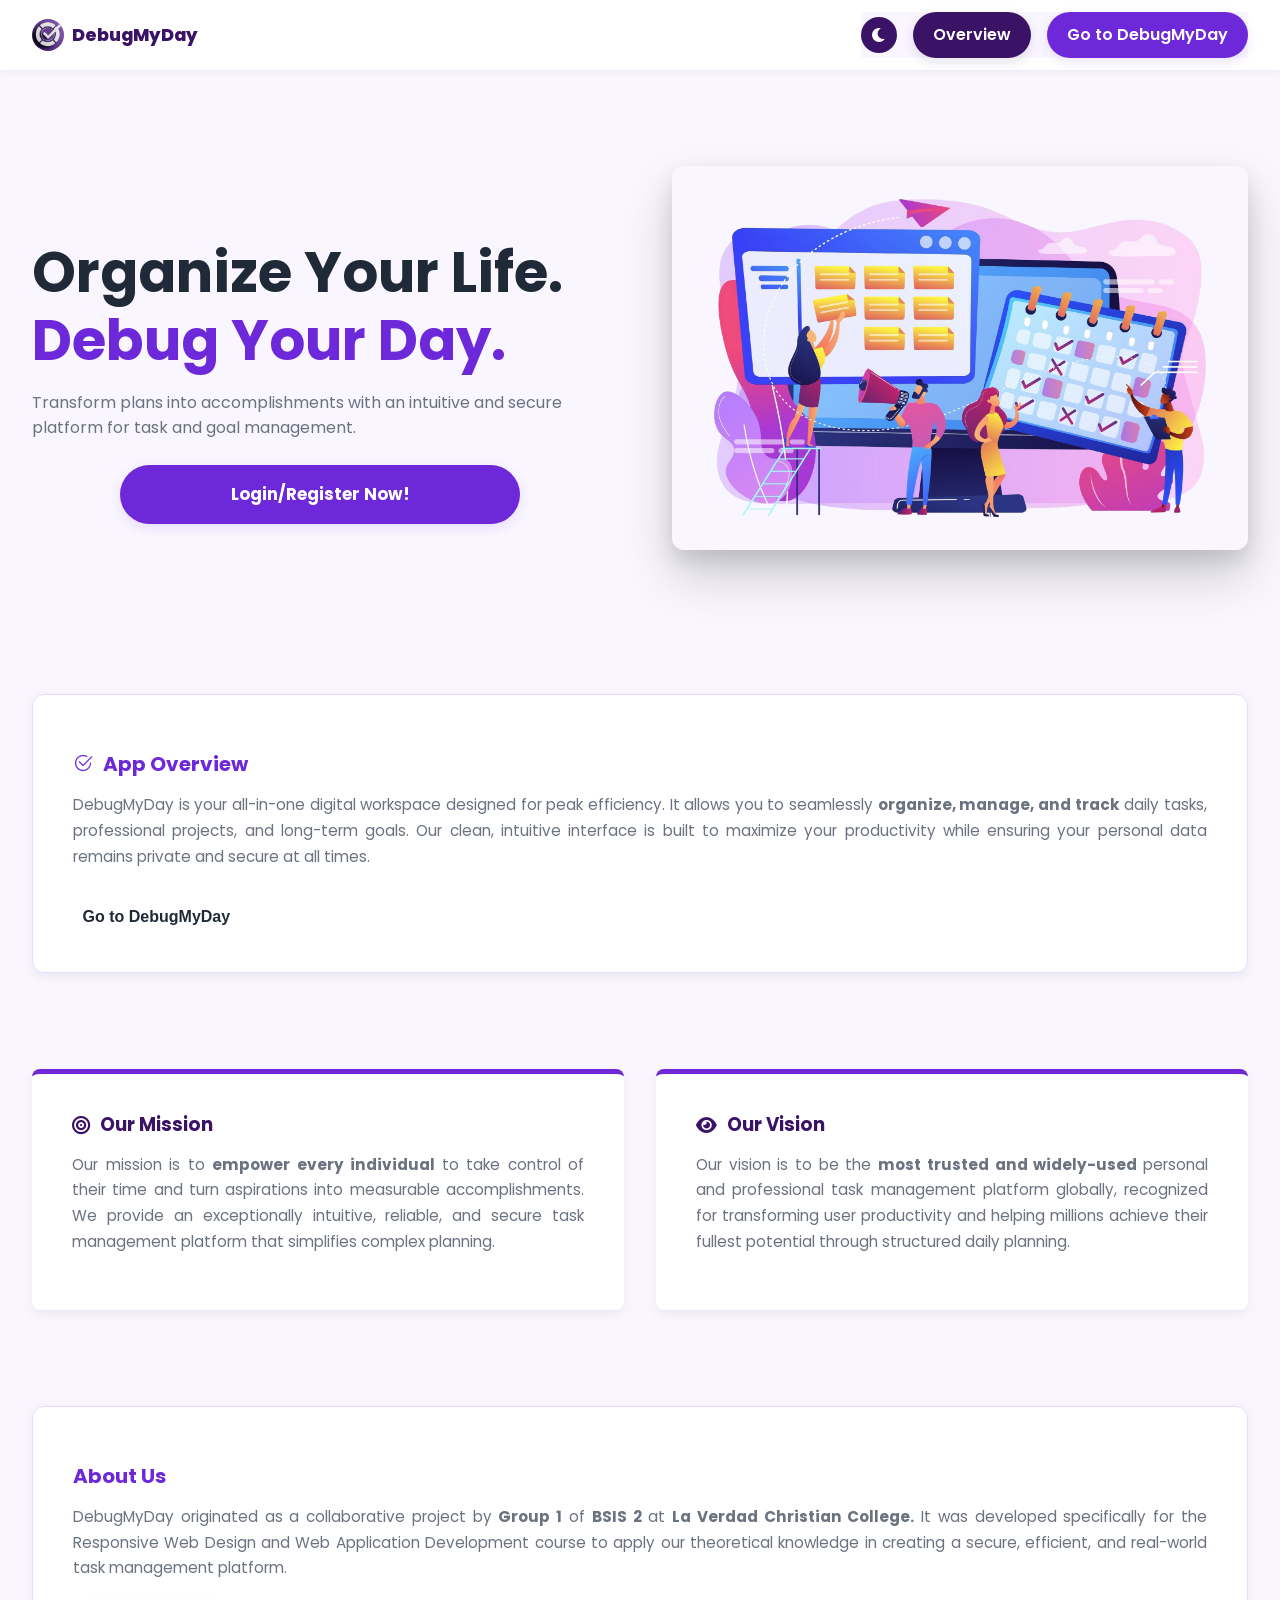
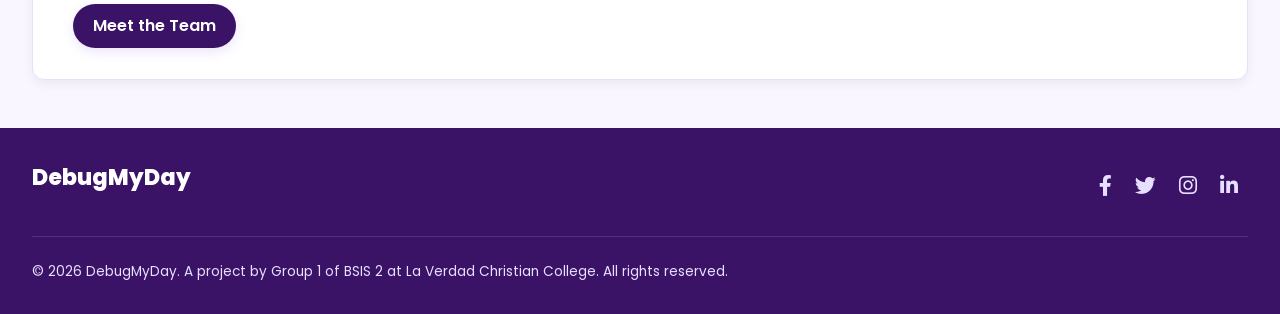
==== commit 6fe5c6ec: "Ito lorein" ====
--- a/index.html
+++ b/index.html
@@ -49,7 +49,7 @@
                             Transform plans into accomplishments with an intuitive and secure platform for task and goal management.
                         </p>
                         <div class="cta-group">
-                            <button id="cta-free-trial" class="btn btn-large">Login/Register Now!</button>
+                            <a id="cta-free-trial" class="btn btn-large" href="signin.html">Login/Register Now!</a>
                         </div>
                     </div>
                     <div class="hero-visual">
@@ -98,7 +98,7 @@
                        DebugMyDay originated as a collaborative project by <b>Group 1</b> of <b>BSIS 2</b> at <b>La Verdad Christian College.</b>  It was developed specifically for the Responsive Web Design and Web Application Development course to apply our theoretical knowledge in creating a secure, efficient, and real-world task management platform.
                     </p>
                     <div class="cta-about">
-                        <button id="cta-meet-team" class="btn btn-secondary">Meet the Team</button>
+                        <a id="cta-meet-team" class="btn btn-secondary" href="src/Authentication/About/about.php">Meet the Team</a>
                     </div>
                 </div>
             </div>
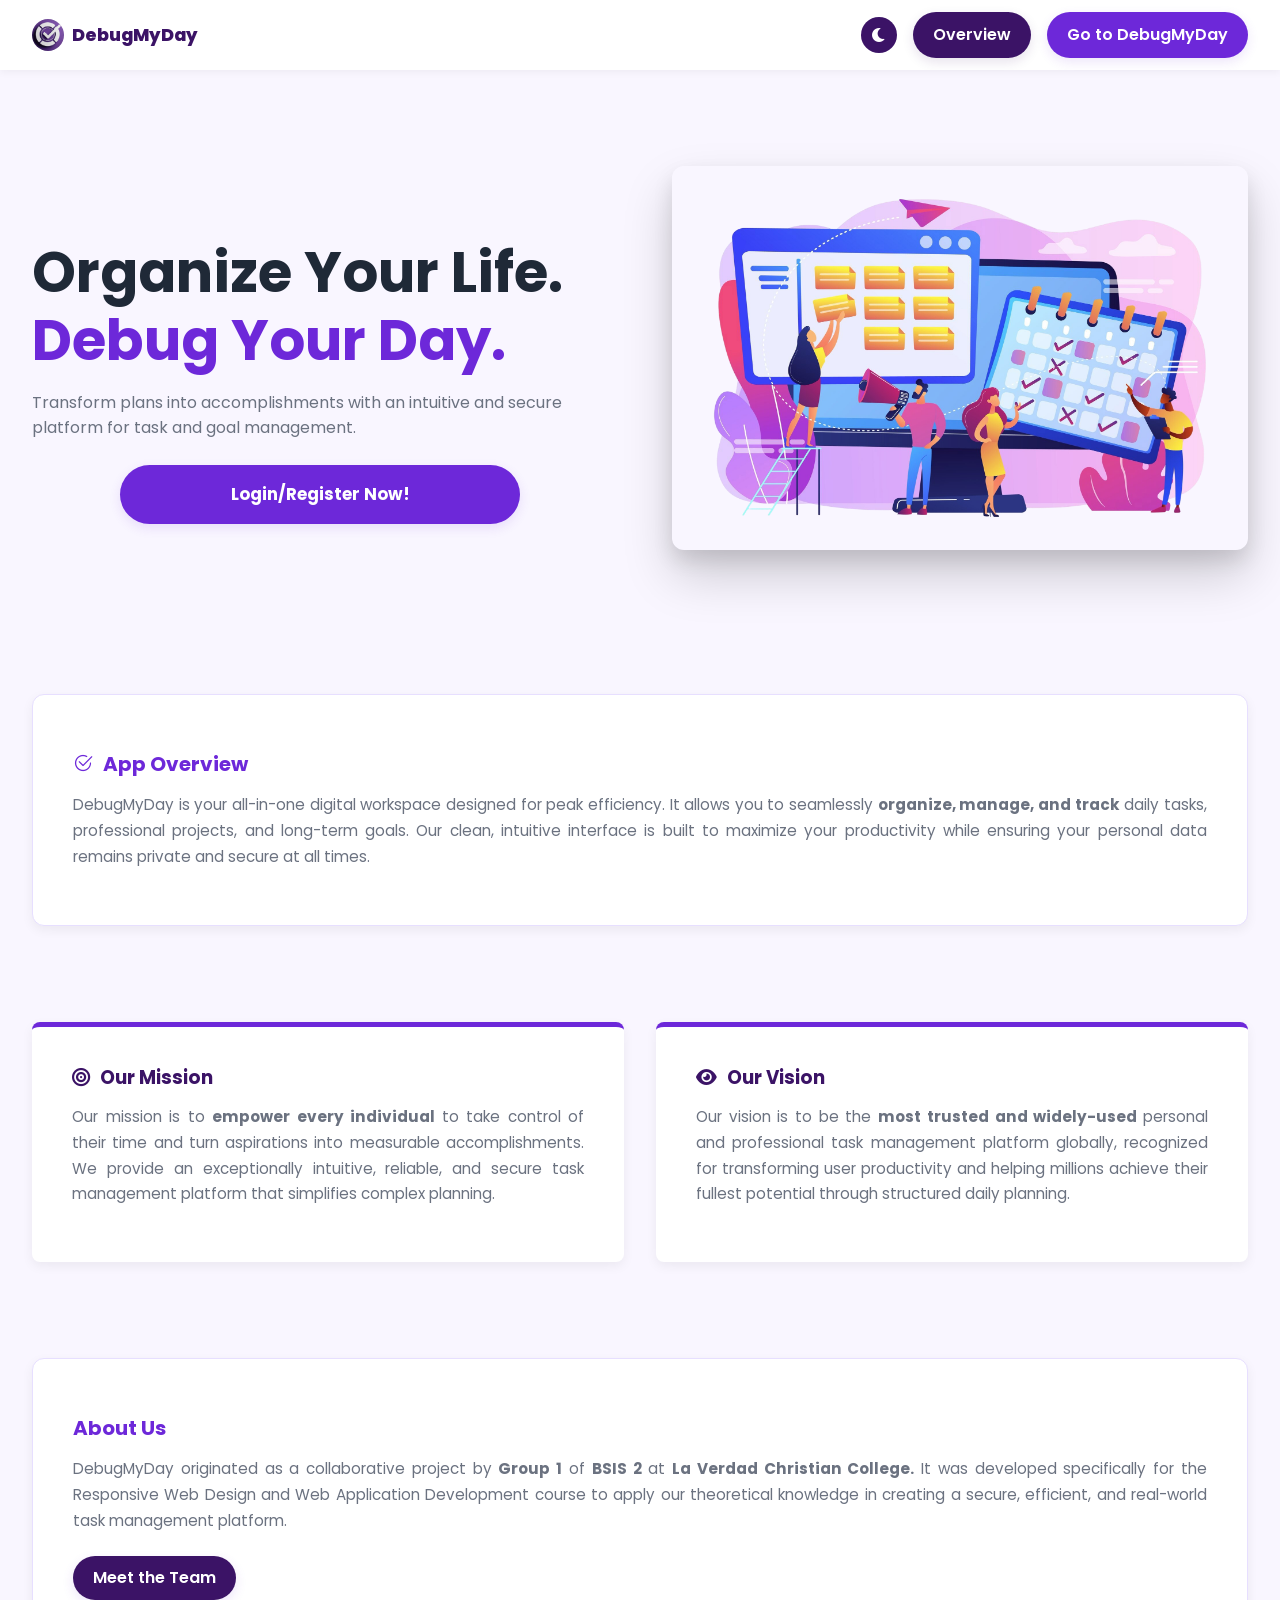
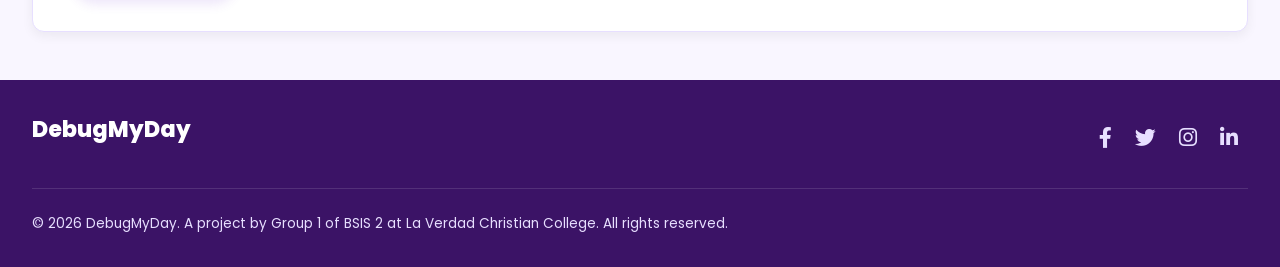
==== commit 0997e54e: "Presentation Ready" ====
--- a/index.html
+++ b/index.html
@@ -67,9 +67,6 @@
                     <p class="content-paragraph">
                         DebugMyDay is your all-in-one digital workspace designed for peak efficiency. It allows you to seamlessly <b>organize, manage, and track</b> daily tasks, professional projects, and long-term goals. Our clean, intuitive interface is built to maximize your productivity while ensuring your personal data remains private and secure at all times.
                     </p>
-                    <div class="cta-section-box">
-                        <button id="cta-overview-app" class="btn btn-nav">Go to DebugMyDay</button>
-                    </div>
                 </div>
             </div>
         </section>
--- a/hero.css
+++ b/hero.css
@@ -424,6 +424,7 @@
         align-items: center;
         gap: 1rem; 
         z-index: auto;
+        background-color: transparent;
     }
     
   
